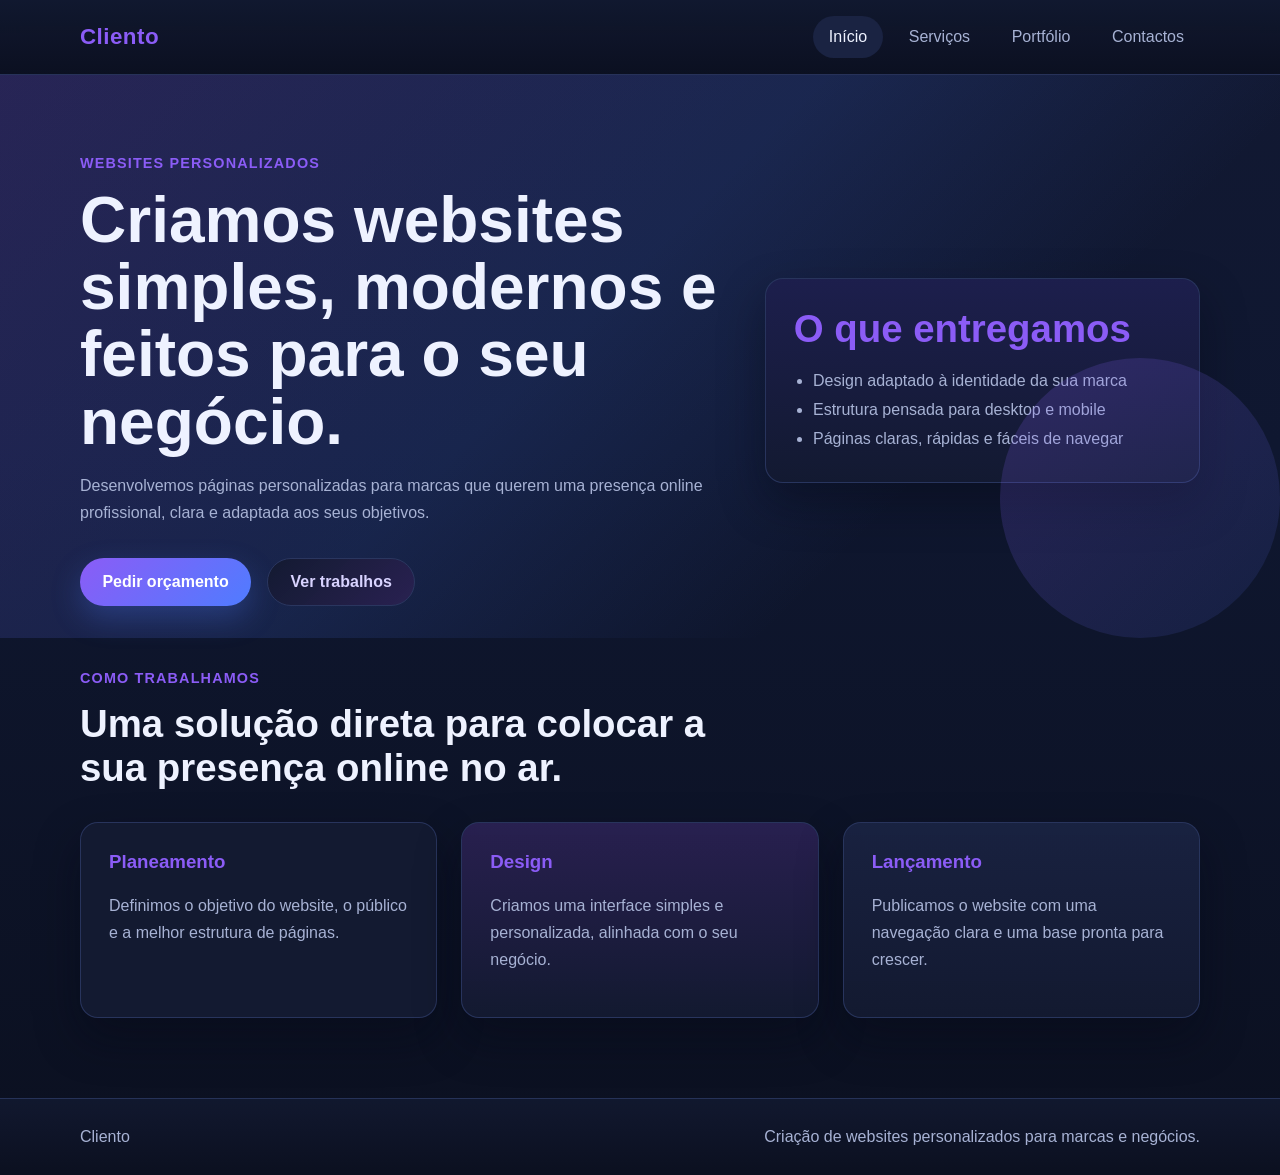
==== index.html @ 2cff2861 "Page para angariar clientes" ====
<!DOCTYPE html>
<html lang="pt">
<head>
    <meta charset="UTF-8">
    <meta name="viewport" content="width=device-width, initial-scale=1.0">
    <title>Cliento</title>
    <link rel="stylesheet" href="css/styles.css">
</head>
<body>
    <!-- Header -->
    <header class="site-header">
        <div class="container nav-wrap">
            <!-- Brand -->
            <a class="brand" href="index.html">Cliento</a>
            <!-- Main Navigation -->
            <nav class="site-nav" aria-label="Menu principal">
                <a class="is-active" href="index.html">Início</a>
                <a href="pages/servicos.html">Serviços</a>
                <a href="pages/portfolio.html">Portfólio</a>
                <a href="pages/contactos.html">Contactos</a>
            </nav>
        </div>
    </header>

    <!-- Main Content -->
    <main>
        <!-- Hero Section -->
        <section class="hero">
            <div class="container hero-grid">
                <!-- Hero Text Content -->
                <div>
                    <p class="eyebrow">Websites personalizados</p>
                    <h1>Criamos websites simples, modernos e feitos para o seu negócio.</h1>
                    <p class="hero-text">
                        Desenvolvemos páginas personalizadas para marcas que querem uma presença
                        online profissional, clara e adaptada aos seus objetivos.
                    </p>
                    <div class="hero-actions">
                        <a class="button primary" href="pages/contactos.html">Pedir orçamento</a>
                        <a class="button secondary" href="pages/portfolio.html">Ver trabalhos</a>
                    </div>
                </div>
                <!-- Hero Highlight Card -->
                <div class="hero-card">
                    <h2>O que entregamos</h2>
                    <ul class="feature-list">
                        <li>Design adaptado à identidade da sua marca</li>
                        <li>Estrutura pensada para desktop e mobile</li>
                        <li>Páginas claras, rápidas e fáceis de navegar</li>
                    </ul>
                </div>
            </div>
        </section>

        <!-- Process Section -->
        <section class="section">
            <div class="container">
                <!-- Section Heading -->
                <div class="section-heading">
                    <p class="eyebrow">Como trabalhamos</p>
                    <h2>Uma solução direta para colocar a sua presença online no ar.</h2>
                </div>
                <!-- Process Cards -->
                <div class="card-grid">
                    <article class="info-card">
                        <h3>Planeamento</h3>
                        <p>Definimos o objetivo do website, o público e a melhor estrutura de páginas.</p>
                    </article>
                    <article class="info-card">
                        <h3>Design</h3>
                        <p>Criamos uma interface simples e personalizada, alinhada com o seu negócio.</p>
                    </article>
                    <article class="info-card">
                        <h3>Lançamento</h3>
                        <p>Publicamos o website com uma navegação clara e uma base pronta para crescer.</p>
                    </article>
                </div>
            </div>
        </section>
    </main>

    <!-- Footer -->
    <footer class="site-footer">
        <div class="container footer-content">
            <p>Cliento</p>
            <p>Criação de websites personalizados para marcas e negócios.</p>
        </div>
    </footer>
</body>
</html>
---- css/styles.css ----
/* Variáveis globais de cor, espaçamento e sombras */
:root {
    --bg: #0b1020;
    --surface: #131a31;
    --surface-soft: #1a2342;
    --surface-alt: #1d1f4d;
    --text: #eef2ff;
    --muted: #a7b2d4;
    --line: #2a365f;
    --primary: #4f7cff;
    --primary-dark: #3b63d6;
    --accent: #8b5cf6;
    --accent-soft: #2a2152;
    --shadow: 0 20px 45px rgba(4, 8, 20, 0.4);
    --radius: 18px;
    --container: 1120px;
}

/* Reset base */
* {
    box-sizing: border-box;
}

/* Estrutura geral da página */
body {
    margin: 0;
    font-family: "Segoe UI", Tahoma, Geneva, Verdana, sans-serif;
    color: var(--text);
    background: linear-gradient(180deg, #121933 0%, #0f1730 38%, var(--bg) 100%);
}

/* Elementos base */
a {
    color: inherit;
    text-decoration: none;
}

p,
h1,
h2,
h3 {
    margin-top: 0;
}

/* Container central reutilizável */
.container {
    width: min(calc(100% - 2rem), var(--container));
    margin: 0 auto;
}

/* Cabeçalho e navegação principal */
.site-header {
    position: sticky;
    top: 0;
    z-index: 10;
    background: linear-gradient(180deg, rgba(17, 24, 47, 0.96) 0%, rgba(11, 16, 32, 0.92) 100%);
    backdrop-filter: blur(10px);
    border-bottom: 1px solid rgba(42, 54, 95, 0.9);
}

.nav-wrap {
    display: flex;
    align-items: center;
    justify-content: space-between;
    gap: 1rem;
    padding: 1rem 0;
}

.brand {
    font-size: 1.4rem;
    font-weight: 700;
    letter-spacing: 0.02em;
    color: var(--accent);
}

.site-nav {
    display: flex;
    flex-wrap: wrap;
    gap: 0.6rem;
}

.site-nav a {
    padding: 0.75rem 1rem;
    border-radius: 999px;
    color: var(--muted);
    transition: background-color 0.2s ease, color 0.2s ease;
}

.site-nav a:hover,
.site-nav a.is-active {
    background: var(--surface-soft);
    color: var(--text);
}

/* Secções hero e topo das páginas internas */
.hero,
.page-hero {
    padding: 5rem 0 2rem;
}

.hero {
    position: relative;
    background: linear-gradient(135deg, rgba(139, 92, 246, 0.18) 0%, rgba(79, 124, 255, 0.14) 45%, rgba(19, 26, 49, 0) 72%);
}

.hero::after {
    content: "";
    position: absolute;
    inset: auto 0 0 auto;
    width: 280px;
    height: 280px;
    border-radius: 50%;
    background: linear-gradient(135deg, rgba(139, 92, 246, 0.2), rgba(79, 124, 255, 0.1));
    pointer-events: none;
}

.hero-grid {
    display: grid;
    grid-template-columns: 1.35fr 0.9fr;
    gap: 2rem;
    align-items: center;
}

/* Tipografia de destaque */
.eyebrow {
    margin-bottom: 1rem;
    font-size: 0.9rem;
    font-weight: 700;
    text-transform: uppercase;
    letter-spacing: 0.08em;
    color: var(--accent);
}

h1 {
    font-size: clamp(2.2rem, 5vw, 4.2rem);
    line-height: 1.05;
    margin-bottom: 1rem;
}

h2 {
    font-size: clamp(1.7rem, 3vw, 2.4rem);
    margin-bottom: 1rem;
}

/* Texto auxiliar e descrições */
.hero-text,
.page-intro,
.info-card p,
.footer-content p {
    color: var(--muted);
    line-height: 1.7;
}

/* Botões e ações principais */
.hero-actions {
    display: flex;
    flex-wrap: wrap;
    gap: 1rem;
    margin-top: 2rem;
}

.button {
    display: inline-flex;
    align-items: center;
    justify-content: center;
    min-height: 48px;
    padding: 0.85rem 1.4rem;
    border-radius: 999px;
    font-weight: 600;
}

.button.primary {
    background: linear-gradient(135deg, var(--accent) 0%, var(--primary) 100%);
    color: #ffffff;
    box-shadow: 0 12px 30px rgba(79, 124, 255, 0.28);
}

.button.primary:hover {
    background: var(--primary-dark);
}

.button.secondary {
    background: linear-gradient(135deg, rgba(19, 26, 49, 1) 0%, rgba(42, 33, 82, 0.95) 100%);
    border: 1px solid var(--line);
    color: #d8d3ff;
}

/* Cards e blocos de conteúdo */
.hero-card,
.info-card {
    background: var(--surface);
    border: 1px solid rgba(42, 54, 95, 0.95);
    border-radius: var(--radius);
    padding: 1.75rem;
    box-shadow: var(--shadow);
}

.hero-card {
    background: linear-gradient(180deg, rgba(29, 31, 77, 0.98) 0%, rgba(19, 26, 49, 0.98) 100%);
}

.info-card:nth-child(2) {
    background: linear-gradient(180deg, rgba(42, 33, 82, 0.95) 0%, rgba(19, 26, 49, 0.98) 100%);
}

.info-card:nth-child(3) {
    background: linear-gradient(180deg, rgba(26, 35, 66, 0.95) 0%, rgba(19, 26, 49, 0.98) 100%);
}

.info-card h3,
.hero-card h2 {
    color: var(--accent);
}

/* Listas de funcionalidades */
.feature-list {
    margin: 0;
    padding-left: 1.2rem;
    color: var(--muted);
    line-height: 1.8;
}

/* Secções de conteúdo */
.section {
    padding: 2rem 0 5rem;
}

.section-heading {
    max-width: 700px;
    margin-bottom: 2rem;
}

.card-grid,
.contact-layout {
    display: grid;
    grid-template-columns: repeat(3, minmax(0, 1fr));
    gap: 1.5rem;
}

.page-main {
    min-height: calc(100vh - 160px);
}

/* Rodapé */
.site-footer {
    border-top: 1px solid rgba(42, 54, 95, 0.9);
    background: linear-gradient(180deg, rgba(17, 24, 47, 0.96) 0%, rgba(11, 16, 32, 0.92) 100%);
}

.footer-content {
    display: flex;
    justify-content: space-between;
    gap: 1rem;
    padding: 1.5rem 0;
}

.footer-content p {
    margin-bottom: 0;
}

/* Responsividade */
@media (max-width: 860px) {
    .nav-wrap,
    .footer-content {
        flex-direction: column;
        align-items: flex-start;
    }

    .hero,
    .page-hero {
        padding-top: 3rem;
    }

    .hero-grid,
    .card-grid,
    .contact-layout {
        grid-template-columns: 1fr;
    }

    .site-nav {
        width: 100%;
    }
}
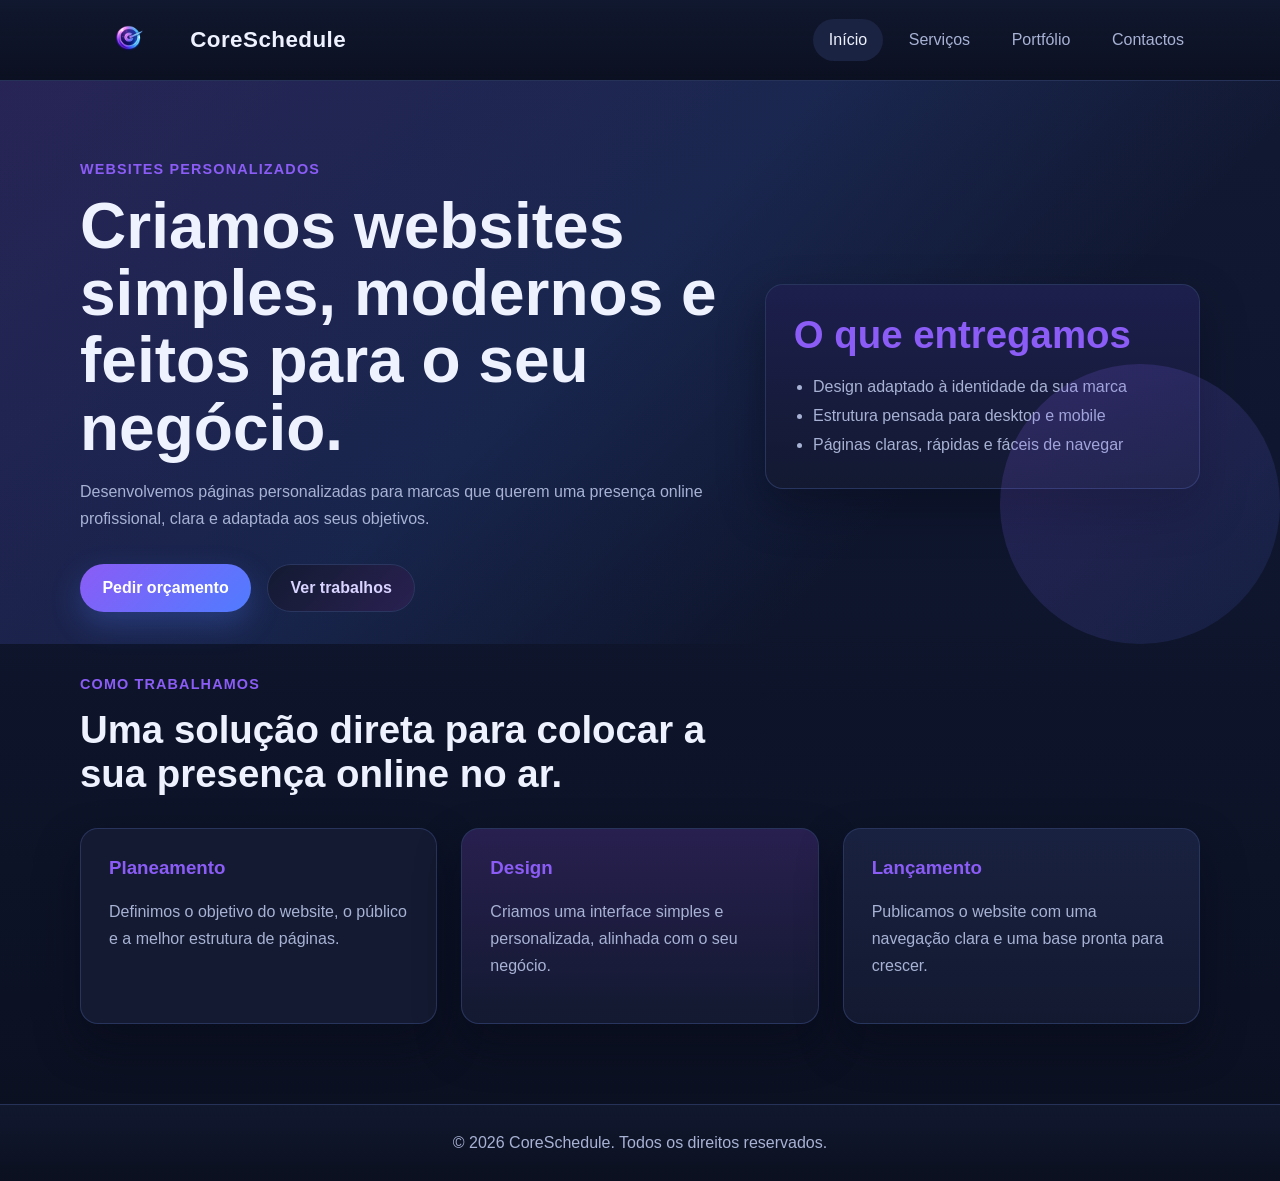
==== commit f2be570e: "inseri um LogoTipo e um ico e add um copyright" ====
--- a/index.html
+++ b/index.html
@@ -3,15 +3,20 @@
 <head>
     <meta charset="UTF-8">
     <meta name="viewport" content="width=device-width, initial-scale=1.0">
-    <title>Cliento</title>
+    <title>CoreSchedule</title>
     <link rel="stylesheet" href="css/styles.css">
+    <link rel="icon" type="image/x-icon" href="css/galeria/icoCoreSchedule.ico">
 </head>
 <body>
     <!-- Header -->
     <header class="site-header">
         <div class="container nav-wrap">
-            <!-- Brand -->
-            <a class="brand" href="index.html">Cliento</a>
+            <!-- Brand / Logo -->
+            <a class="brand" href="index.html" aria-label="CoreSchedule - voltar ao início">
+                <img class="brand-mark" src="css/galeria/logoCoreSchedule.png" alt="Logo da CoreSchedule">
+                <span class="brand-text">CoreSchedule</span>
+            </a>
+
             <!-- Main Navigation -->
             <nav class="site-nav" aria-label="Menu principal">
                 <a class="is-active" href="index.html">Início</a>
@@ -40,6 +45,7 @@
                         <a class="button secondary" href="pages/portfolio.html">Ver trabalhos</a>
                     </div>
                 </div>
+
                 <!-- Hero Highlight Card -->
                 <div class="hero-card">
                     <h2>O que entregamos</h2>
@@ -60,6 +66,7 @@
                     <p class="eyebrow">Como trabalhamos</p>
                     <h2>Uma solução direta para colocar a sua presença online no ar.</h2>
                 </div>
+
                 <!-- Process Cards -->
                 <div class="card-grid">
                     <article class="info-card">
@@ -82,8 +89,7 @@
     <!-- Footer -->
     <footer class="site-footer">
         <div class="container footer-content">
-            <p>Cliento</p>
-            <p>Criação de websites personalizados para marcas e negócios.</p>
+            <p>&copy; 2026 CoreSchedule. Todos os direitos reservados.</p>
         </div>
     </footer>
 </body>
--- a/css/styles.css
+++ b/css/styles.css
@@ -67,10 +67,25 @@
 }
 
 .brand {
+    display: inline-flex;
+    align-items: center;
+    gap: 0.85rem;
     font-size: 1.4rem;
     font-weight: 700;
     letter-spacing: 0.02em;
-    color: var(--accent);
+}
+
+.brand-mark {
+    width: 40%;
+    height: 48px;
+    display: block;
+    flex-shrink: 0;
+    object-fit: contain;
+}
+
+.brand-text {
+    color: var(--text);
+    line-height: 1;
 }
 
 .site-nav {
@@ -249,7 +264,7 @@
 
 .footer-content {
     display: flex;
-    justify-content: space-between;
+    justify-content: center;
     gap: 1rem;
     padding: 1.5rem 0;
 }
@@ -280,4 +295,9 @@
     .site-nav {
         width: 100%;
     }
-}
+
+    .brand-mark {
+        width: 42px;
+        height: 42px;
+    }
+}
